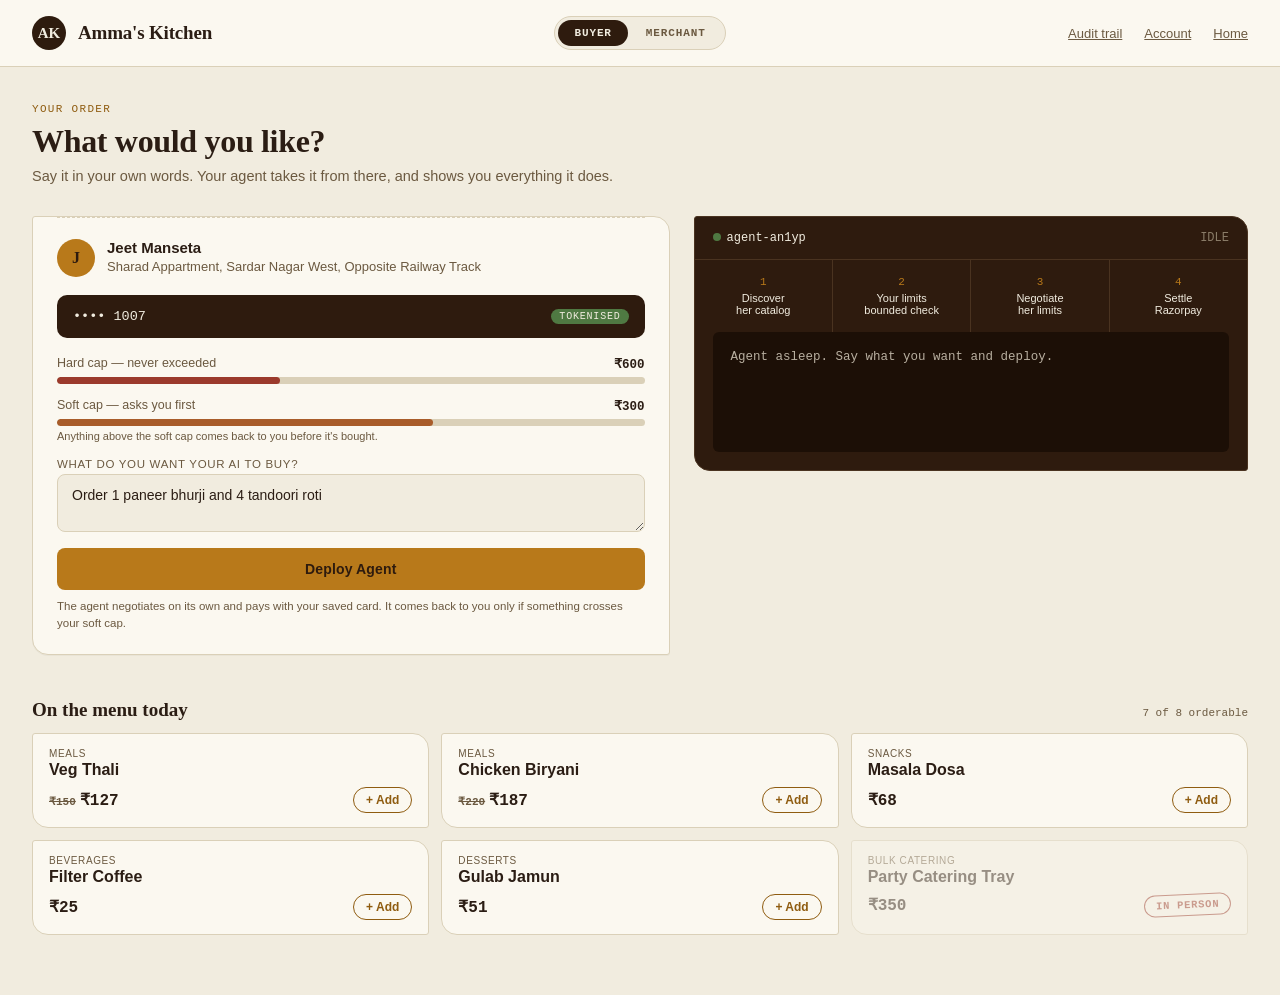
==== amma-kitchen-agent/design/reference_mockup.html @ d466e22a "Port the kitchen-ticket design system into the frontend A restyle, not a rebuild. Every element id, " ====
<!DOCTYPE html>
<html lang="en">
<head>
<meta charset="UTF-8">
<meta name="viewport" content="width=device-width, initial-scale=1">
<title>Amma's Kitchen — Design Direction</title>
<style>
  :root{
    --paper:#F1ECDF;
    --paper-card:#FBF8F0;
    --paper-border:#DAD0B8;
    --ink:#2B1D14;
    --ink-soft:#6B5940;
    --coffee:#2E1B0E;
    --coffee-2:#1C0F06;
    --coffee-border:#4A3320;
    --gold:#B8791A;
    --gold-deep:#8F5C10;
    --leaf:#4F7942;
    --rust:#A85C2A;
    --brick:#9B3A2C;
    --steel:#5C7A8A;
    --radius-chit: 3px 16px 3px 16px;
    --font-display: Georgia, 'Iowan Old Style', Charter, 'Times New Roman', serif;
    --font-body: -apple-system, BlinkMacSystemFont, 'Segoe UI', Roboto, sans-serif;
    --font-mono: ui-monospace, 'SF Mono', 'Cascadia Mono', Consolas, 'Liberation Mono', monospace;
  }
  *{box-sizing:border-box;}
  body{
    margin:0; background:var(--paper); color:var(--ink);
    font-family:var(--font-body);
    -webkit-font-smoothing:antialiased;
  }
  a{color:inherit;}

  /* ---------- topbar ---------- */
  .topbar{
    display:flex; align-items:center; justify-content:space-between;
    padding:16px 32px; border-bottom:1px solid var(--paper-border);
    background:var(--paper-card);
  }
  .brand{ display:flex; align-items:center; gap:12px; }
  .brand-mark{
    width:34px;height:34px;border-radius:50%;
    background:var(--coffee);
    display:flex;align-items:center;justify-content:center;
    color:var(--paper); font-family:var(--font-display); font-weight:700; font-size:15px;
    flex-shrink:0;
  }
  .brand-name{ font-family:var(--font-display); font-weight:700; font-size:19px; letter-spacing:-0.01em; }
  .role-toggle{
    display:flex; background:var(--paper); border:1px solid var(--paper-border);
    border-radius:999px; padding:3px; gap:2px;
  }
  .role-toggle button{
    font-family:var(--font-mono); font-size:11px; text-transform:uppercase; letter-spacing:0.08em;
    border:none; background:transparent; color:var(--ink-soft);
    padding:7px 16px; border-radius:999px; cursor:pointer; font-weight:600;
  }
  .role-toggle button.active{ background:var(--coffee); color:var(--paper); }
  .navlinks{ display:flex; gap:22px; font-size:13px; color:var(--ink-soft); }

  .view{ display:none; padding:36px 32px 60px; max-width:1320px; margin:0 auto; }
  .view.active{ display:block; }

  .page-head{ margin-bottom:28px; }
  .eyebrow{
    font-family:var(--font-mono); font-size:11px; text-transform:uppercase; letter-spacing:0.12em;
    color:var(--gold-deep); margin-bottom:8px;
  }
  h1{ font-family:var(--font-display); font-size:32px; margin:0 0 6px; letter-spacing:-0.01em; }
  .sub{ color:var(--ink-soft); font-size:14.5px; max-width:640px; line-height:1.5; }

  /* ---------- chit component (the signature element) ---------- */
  .chit{
    background:var(--paper-card);
    border:1px solid var(--paper-border);
    border-radius:var(--radius-chit);
    padding:22px 24px;
    position:relative;
    box-shadow:0 1px 0 rgba(43,29,20,0.04);
  }
  .chit::before{
    content:'';
    position:absolute; top:0; left:24px; right:24px; height:0;
    border-top:1.5px dashed var(--paper-border);
  }
  .stamp{
    display:inline-flex; align-items:center; gap:6px;
    font-family:var(--font-mono); text-transform:uppercase; letter-spacing:0.07em;
    font-size:10.5px; font-weight:700;
    padding:4px 11px; border-radius:999px;
    border:1.5px solid currentColor;
    transform:rotate(-2.5deg);
    white-space:nowrap;
  }
  .stamp.leaf{ color:var(--leaf); }
  .stamp.rust{ color:var(--rust); }
  .stamp.brick{ color:var(--brick); }
  .stamp.steel{ color:var(--steel); }
  .stamp.gold{ color:var(--gold-deep); }

  /* ================= BUYER VIEW ================= */
  .buyer-grid{ display:grid; grid-template-columns:1.15fr 1fr; gap:24px; align-items:start; }

  .field-label{ font-size:11.5px; color:var(--ink-soft); text-transform:uppercase; letter-spacing:0.06em; margin-bottom:4px; }
  .customer-row{ display:flex; gap:12px; align-items:flex-start; margin-bottom:18px; }
  .avatar{
    width:38px;height:38px;border-radius:50%; background:var(--gold); color:var(--coffee);
    display:flex;align-items:center;justify-content:center; font-weight:700; font-family:var(--font-display);
    flex-shrink:0;
  }
  .customer-name{ font-weight:600; font-size:15px; }
  .customer-addr{ font-size:13px; color:var(--ink-soft); margin-top:2px; line-height:1.4; }

  .card-file{
    background:var(--coffee); color:var(--paper);
    border-radius:10px; padding:14px 16px; display:flex; justify-content:space-between; align-items:center;
    font-family:var(--font-mono); font-size:13.5px; margin-bottom:18px;
  }
  .card-file .tag{ font-size:10px; letter-spacing:0.08em; background:var(--leaf); color:var(--paper); padding:2px 8px; border-radius:999px; text-transform:uppercase; }

  .gauge-wrap{ margin-bottom:14px; }
  .gauge-top{ display:flex; justify-content:space-between; font-size:12.5px; margin-bottom:5px; }
  .gauge-top .lbl{ color:var(--ink-soft); }
  .gauge-top .val{ font-family:var(--font-mono); font-weight:600; }
  .gauge{ height:7px; background:var(--paper-border); border-radius:999px; overflow:hidden; }
  .gauge > div{ height:100%; border-radius:999px; }
  .gauge.hard > div{ background:var(--brick); width:38%; }
  .gauge.soft > div{ background:var(--rust); width:64%; }
  .gauge-note{ font-size:11px; color:var(--ink-soft); margin-top:4px; }

  textarea.order-input{
    width:100%; font-family:var(--font-body); font-size:14px; padding:12px 14px;
    border:1px solid var(--paper-border); border-radius:8px; background:var(--paper);
    resize:vertical; min-height:56px; color:var(--ink);
  }
  .deploy-btn{
    width:100%; margin-top:12px; padding:13px; border:none; border-radius:8px;
    background:var(--gold); color:var(--coffee); font-weight:700; font-size:14px;
    cursor:pointer; letter-spacing:0.01em;
  }
  .deploy-note{ font-size:11.5px; color:var(--ink-soft); margin-top:8px; line-height:1.5; }

  /* agent console — "the machine speaking", integrated not alien */
  .agent-console{
    background:var(--coffee); border:1px solid var(--coffee-border); border-radius:var(--radius-chit);
    padding:0; overflow:hidden; color:var(--paper);
  }
  .agent-head{
    display:flex; justify-content:space-between; align-items:center;
    padding:14px 18px; border-bottom:1px solid var(--coffee-border);
    font-family:var(--font-mono); font-size:12px;
  }
  .agent-head .dot{ width:8px; height:8px; border-radius:50%; background:var(--leaf); display:inline-block; margin-right:6px; }
  .agent-steps{ display:flex; }
  .astep{ flex:1; text-align:center; padding:16px 8px; border-right:1px solid var(--coffee-border); font-size:11px; }
  .astep:last-child{ border-right:none; }
  .astep .n{ font-family:var(--font-mono); color:var(--gold); display:block; margin-bottom:4px; }
  .agent-screen{
    background:var(--coffee-2); margin:0 18px 18px; border-radius:6px; padding:18px;
    font-family:var(--font-mono); font-size:12.5px; color:#B8AFA0; min-height:120px;
  }

  .menu-section{ margin-top:26px; }
  .menu-head{ display:flex; justify-content:space-between; align-items:baseline; margin-bottom:12px; }
  .menu-head h3{ font-family:var(--font-display); font-size:19px; margin:0; }
  .menu-count{ font-family:var(--font-mono); font-size:11px; color:var(--ink-soft); }
  .menu-grid{ display:grid; grid-template-columns:repeat(3,1fr); gap:12px; }
  .dish{ background:var(--paper-card); border:1px solid var(--paper-border); border-radius:var(--radius-chit); padding:14px 16px; }
  .dish-cat{ font-size:10px; text-transform:uppercase; letter-spacing:0.06em; color:var(--ink-soft); }
  .dish-name{ font-weight:700; margin:2px 0 8px; }
  .dish-bottom{ display:flex; justify-content:space-between; align-items:center; }
  .dish-price{ font-family:var(--font-mono); font-weight:700; }
  .dish-strike{ font-size:11px; color:var(--ink-soft); text-decoration:line-through; margin-right:4px; }
  .add-btn{ border:1px solid var(--gold-deep); color:var(--gold-deep); background:transparent; border-radius:999px; padding:5px 12px; font-size:12px; font-weight:600; cursor:pointer; }
  .dish.muted{ opacity:0.45; }

  /* ================= MERCHANT VIEW (the board) ================= */
  #merchantView.active{ background:var(--coffee-2); }
  .board-stats{ display:flex; gap:14px; margin-bottom:26px; }
  .stat{ background:var(--coffee); border:1px solid var(--coffee-border); border-radius:10px; padding:14px 18px; color:var(--paper); flex:1; }
  .stat .num{ font-family:var(--font-display); font-size:24px; font-weight:700; }
  .stat .lbl{ font-family:var(--font-mono); font-size:10px; text-transform:uppercase; color:#9A8E7B; letter-spacing:0.05em; margin-top:2px; }

  .board-grid{ display:grid; grid-template-columns:1.3fr 1fr; gap:24px; align-items:start; }
  .pinboard{ position:relative; }
  .pin-title{ font-family:var(--font-display); font-size:20px; color:var(--paper); margin-bottom:16px; }
  .pin-title .muted{ color:#8A7C68; font-size:13px; font-family:var(--font-body); font-weight:400; }

  .pinned{
    background:var(--paper-card); border-radius:var(--radius-chit); padding:18px 20px;
    margin-bottom:22px; position:relative; box-shadow:0 14px 24px rgba(0,0,0,0.4);
  }
  .pinned.rot-l{ transform:rotate(-1.6deg); }
  .pinned.rot-r{ transform:rotate(1.3deg); }
  .pin-dot{
    position:absolute; top:-7px; left:32px; width:13px; height:13px; border-radius:50%;
    background:radial-gradient(circle at 32% 30%, #f0d68a, var(--gold-deep));
    box-shadow:0 2px 5px rgba(0,0,0,0.45);
  }
  .pin-row{ display:flex; justify-content:space-between; align-items:flex-start; margin-bottom:10px; }
  .pin-agent{ font-family:var(--font-mono); font-size:12px; color:var(--ink-soft); }
  .pin-cart{ font-size:14.5px; font-weight:600; margin-bottom:4px; }
  .pin-total{ font-family:var(--font-display); font-size:22px; font-weight:700; margin-top:6px; }
  .pin-reason{ font-size:12.5px; color:var(--ink-soft); margin-top:6px; line-height:1.4; }
  .pin-actions{ display:flex; gap:10px; margin-top:14px; }
  .pin-actions button{ flex:1; padding:9px; border-radius:7px; font-weight:700; font-size:13px; cursor:pointer; border:none; }
  .btn-yes{ background:var(--leaf); color:var(--paper-card); }
  .btn-no{ background:transparent; color:var(--brick); border:1.5px solid var(--brick) !important; }

  .phone{
    background:var(--coffee); border:1px solid var(--coffee-border); border-radius:20px;
    padding:16px; color:var(--paper);
  }
  .phone-head{ display:flex; align-items:center; gap:8px; font-size:12px; margin-bottom:12px; color:#B8AFA0; }
  .phone-head .dot{ width:7px; height:7px; border-radius:50%; background:var(--leaf); }
  .bubble{
    background:var(--coffee-2); border-radius:10px; padding:12px 14px; font-size:13px; line-height:1.5; margin-bottom:10px;
  }
  .bubble.out{ background:#22331D; }

  .log-strip{ margin-top:24px; }
  .log-row{
    display:grid; grid-template-columns:100px 1fr 90px 110px; align-items:center; gap:14px;
    padding:11px 4px; border-bottom:1px solid var(--coffee-border); font-size:12.5px; color:#C9BFA9;
  }
  .log-row .t{ font-family:var(--font-mono); color:#8A7C68; font-size:11px; }
  .log-row .amt{ font-family:var(--font-mono); text-align:right; font-weight:600; color:var(--paper); }

  .askpanel{
    background:var(--paper-card); border-radius:var(--radius-chit); padding:18px 20px; margin-top:22px;
  }
  .askpanel h4{ margin:0 0 4px; font-family:var(--font-display); font-size:16px; }
  .askpanel p{ font-size:12.5px; color:var(--ink-soft); margin:0 0 12px; line-height:1.4; }
  .tag-pill{ display:inline-flex; align-items:center; gap:8px; background:var(--paper); border:1px solid var(--paper-border); border-radius:999px; padding:5px 12px 5px 12px; font-size:12.5px; margin-right:8px; }
  .tag-pill .count{ background:var(--rust); color:var(--paper-card); border-radius:999px; padding:1px 7px; font-size:11px; font-weight:700; }
</style>
</head>
<body>

  <div class="topbar">
    <div class="brand">
      <div class="brand-mark">AK</div>
      <div class="brand-name">Amma's Kitchen</div>
    </div>
    <div class="role-toggle">
      <button class="active" onclick="showView('buyer', this)">Buyer</button>
      <button onclick="showView('merchant', this)">Merchant</button>
    </div>
    <div class="navlinks"><a href="#">Audit trail</a><a href="#">Account</a><a href="#">Home</a></div>
  </div>

  <!-- ============ BUYER VIEW ============ -->
  <div class="view active" id="buyerView">
    <div class="page-head">
      <div class="eyebrow">Your order</div>
      <h1>What would you like?</h1>
      <div class="sub">Say it in your own words. Your agent takes it from there, and shows you everything it does.</div>
    </div>

    <div class="buyer-grid">
      <div>
        <div class="chit" style="margin-bottom:18px;">
          <div class="customer-row">
            <div class="avatar">J</div>
            <div>
              <div class="customer-name">Jeet Manseta</div>
              <div class="customer-addr">Sharad Appartment, Sardar Nagar West, Opposite Railway Track</div>
            </div>
          </div>
          <div class="card-file">
            <span>•••• 1007</span>
            <span class="tag">Tokenised</span>
          </div>
          <div class="gauge-wrap">
            <div class="gauge-top"><span class="lbl">Hard cap — never exceeded</span><span class="val">₹600</span></div>
            <div class="gauge hard"><div></div></div>
          </div>
          <div class="gauge-wrap">
            <div class="gauge-top"><span class="lbl">Soft cap — asks you first</span><span class="val">₹300</span></div>
            <div class="gauge soft"><div></div></div>
            <div class="gauge-note">Anything above the soft cap comes back to you before it's bought.</div>
          </div>
          <div class="field-label" style="margin-top:16px;">What do you want your AI to buy?</div>
          <textarea class="order-input">Order 1 paneer bhurji and 4 tandoori roti</textarea>
          <button class="deploy-btn">Deploy Agent</button>
          <div class="deploy-note">The agent negotiates on its own and pays with your saved card. It comes back to you only if something crosses your soft cap.</div>
        </div>
      </div>

      <div class="agent-console">
        <div class="agent-head">
          <span><span class="dot"></span>agent-an1yp</span>
          <span style="color:#8A7C68;">IDLE</span>
        </div>
        <div class="agent-steps">
          <div class="astep"><span class="n">1</span>Discover<br>her catalog</div>
          <div class="astep"><span class="n">2</span>Your limits<br>bounded check</div>
          <div class="astep"><span class="n">3</span>Negotiate<br>her limits</div>
          <div class="astep"><span class="n">4</span>Settle<br>Razorpay</div>
        </div>
        <div class="agent-screen">Agent asleep. Say what you want and deploy.</div>
      </div>
    </div>

    <div class="menu-section">
      <div class="menu-head">
        <h3>On the menu today</h3>
        <span class="menu-count">7 of 8 orderable</span>
      </div>
      <div class="menu-grid">
        <div class="dish">
          <div class="dish-cat">Meals</div>
          <div class="dish-name">Veg Thali</div>
          <div class="dish-bottom"><span class="dish-price"><span class="dish-strike">₹150</span>₹127</span><button class="add-btn">+ Add</button></div>
        </div>
        <div class="dish">
          <div class="dish-cat">Meals</div>
          <div class="dish-name">Chicken Biryani</div>
          <div class="dish-bottom"><span class="dish-price"><span class="dish-strike">₹220</span>₹187</span><button class="add-btn">+ Add</button></div>
        </div>
        <div class="dish">
          <div class="dish-cat">Snacks</div>
          <div class="dish-name">Masala Dosa</div>
          <div class="dish-bottom"><span class="dish-price">₹68</span><button class="add-btn">+ Add</button></div>
        </div>
        <div class="dish">
          <div class="dish-cat">Beverages</div>
          <div class="dish-name">Filter Coffee</div>
          <div class="dish-bottom"><span class="dish-price">₹25</span><button class="add-btn">+ Add</button></div>
        </div>
        <div class="dish">
          <div class="dish-cat">Desserts</div>
          <div class="dish-name">Gulab Jamun</div>
          <div class="dish-bottom"><span class="dish-price">₹51</span><button class="add-btn">+ Add</button></div>
        </div>
        <div class="dish muted">
          <div class="dish-cat">Bulk catering</div>
          <div class="dish-name">Party Catering Tray</div>
          <div class="dish-bottom"><span class="dish-price">₹350</span><span class="stamp brick">In person</span></div>
        </div>
      </div>
    </div>
  </div>

  <!-- ============ MERCHANT VIEW ============ -->
  <div class="view" id="merchantView">
    <div class="page-head">
      <div class="eyebrow" style="color:var(--gold);">Orders needing your decision</div>
      <h1 style="color:var(--paper);">The board</h1>
      <div class="sub" style="color:#A69B87;">These are the ones the system refused to decide on its own. Everything else already cleared inside the bounds you set, or was refused outright before it ever reached Razorpay.</div>
    </div>

    <div class="board-stats">
      <div class="stat"><div class="num">₹0</div><div class="lbl">Today's revenue</div></div>
      <div class="stat"><div class="num">59</div><div class="lbl">Active agents</div></div>
      <div class="stat"><div class="num" style="color:var(--rust);">1</div><div class="lbl">Waiting on you</div></div>
    </div>

    <div class="board-grid">
      <div class="pinboard">
        <div class="pin-title">Waiting on you <span class="muted">— 1 pinned</span></div>
        <div class="pinned rot-l">
          <div class="pin-dot"></div>
          <div class="pin-row">
            <div><div class="pin-agent">agent-an1yp</div><div class="pin-cart">2× Veg Thali</div></div>
            <span class="stamp rust">Escalate</span>
          </div>
          <div class="pin-total">₹480</div>
          <div class="pin-reason">Over your ₹400 confirm threshold. Payment already captured — reject and it refunds automatically.</div>
          <div class="pin-actions">
            <button class="btn-yes">Accept</button>
            <button class="btn-no" style="border:1.5px solid var(--brick);">Reject</button>
          </div>
        </div>

        <div class="askpanel">
          <h4>Asked for, but not on your menu</h4>
          <p>Requests an agent brought you that you don't currently sell. Worth knowing before you decide what to cook next.</p>
          <span class="tag-pill">2 pizzas <span class="count">3</span></span>
          <span class="tag-pill">Filter coffee — cold <span class="count">1</span></span>
        </div>
      </div>

      <div>
        <div class="phone">
          <div class="phone-head"><span class="dot"></span>Amma's Kitchen bot · WhatsApp preview</div>
          <div class="bubble">Your agent wants to order 2× Veg Thali for ₹480. That's above the ₹400 you asked to be checked on.</div>
          <div class="bubble out">Reply YES to go ahead, or NO to cancel.</div>
        </div>

        <div class="log-strip">
          <div class="log-row" style="color:#8A7C68; font-family:var(--font-mono); font-size:10.5px;">
            <span>TIME</span><span>CART</span><span>TOTAL</span><span style="text-align:right;">DECISION</span>
          </div>
          <div class="log-row"><span class="t">05:12</span><span>2× Veg Thali</span><span class="amt">₹330</span><span class="stamp leaf" style="justify-self:end;">Approve</span></div>
          <div class="log-row"><span class="t">05:08</span><span>1× Masala Dosa</span><span class="amt">₹68</span><span class="stamp leaf" style="justify-self:end;">Approve</span></div>
          <div class="log-row"><span class="t">04:36</span><span>1× Party Tray</span><span class="amt">₹350</span><span class="stamp brick" style="justify-self:end;">Refused</span></div>
          <div class="log-row"><span class="t">04:21</span><span>1× Paneer Bhurji, 5× Roti</span><span class="amt">₹400</span><span class="stamp gold" style="justify-self:end;">Paid</span></div>
        </div>
      </div>
    </div>
  </div>

<script>
  function showView(name, btn){
    document.getElementById('buyerView').classList.toggle('active', name==='buyer');
    document.getElementById('merchantView').classList.toggle('active', name==='merchant');
    btn.parentElement.querySelectorAll('button').forEach(b=>b.classList.remove('active'));
    btn.classList.add('active');
  }
</script>
</body>
</html>
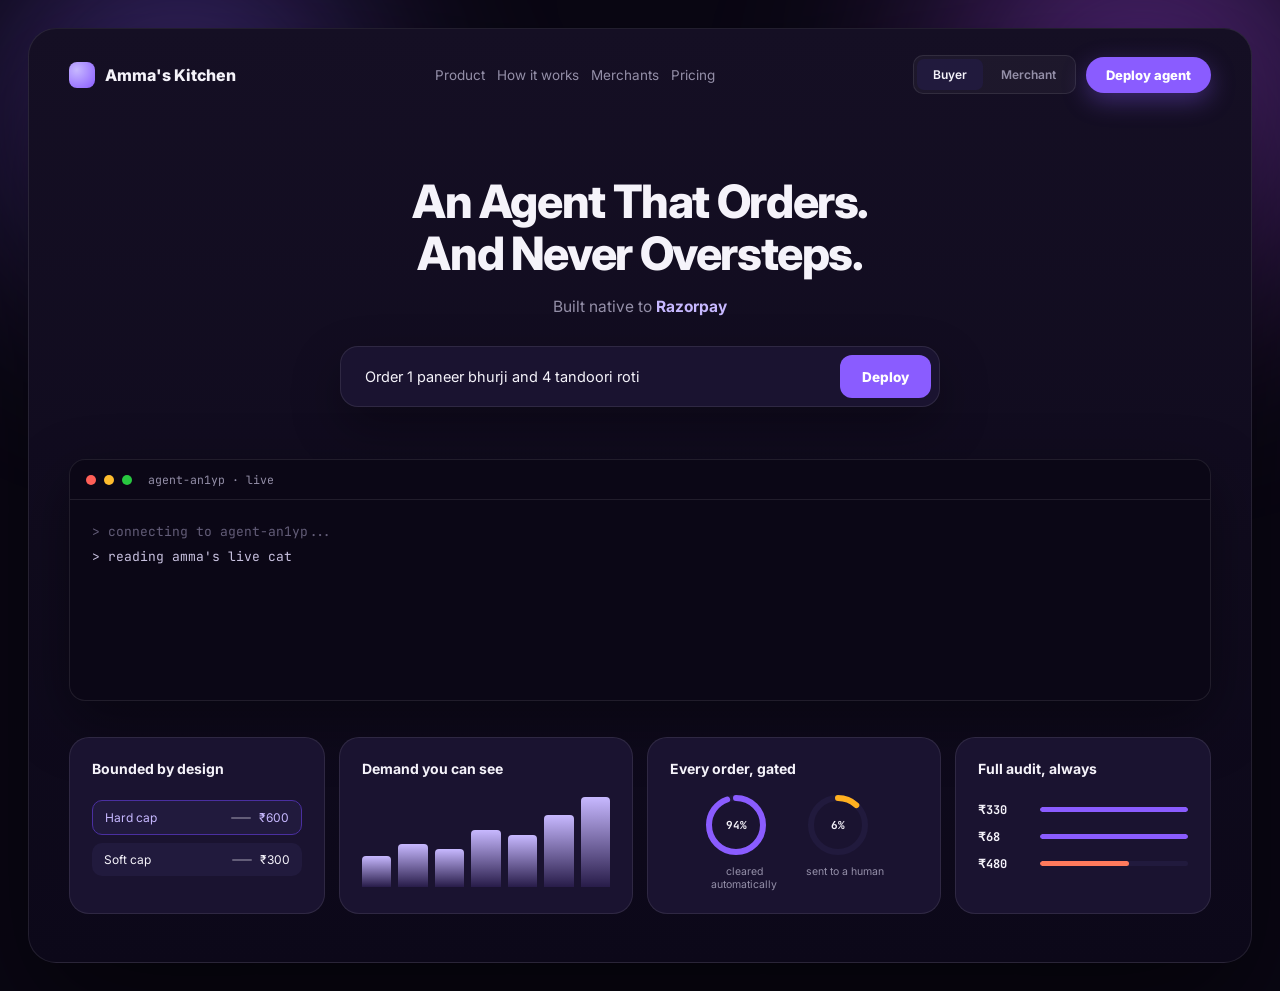
==== commit db46036c: "Port the motion + terminal design system: dark, violet, and running Paper and coffee out, aurora and" ====
--- a/amma-kitchen-agent/design/reference_mockup.html
+++ b/amma-kitchen-agent/design/reference_mockup.html
@@ -3,401 +3,293 @@
 <head>
 <meta charset="UTF-8">
 <meta name="viewport" content="width=device-width, initial-scale=1">
-<title>Amma's Kitchen — Design Direction</title>
+<title>Amma's Kitchen — Direction 5: Motion + Terminal</title>
+<link rel="preconnect" href="https://fonts.googleapis.com">
+<link rel="preconnect" href="https://fonts.gstatic.com" crossorigin>
+<link href="https://fonts.googleapis.com/css2?family=Inter:wght@400;500;600;700;800&family=JetBrains+Mono:wght@400;500;600&display=swap" rel="stylesheet">
 <style>
   :root{
-    --paper:#F1ECDF;
-    --paper-card:#FBF8F0;
-    --paper-border:#DAD0B8;
-    --ink:#2B1D14;
-    --ink-soft:#6B5940;
-    --coffee:#2E1B0E;
-    --coffee-2:#1C0F06;
-    --coffee-border:#4A3320;
-    --gold:#B8791A;
-    --gold-deep:#8F5C10;
-    --leaf:#4F7942;
-    --rust:#A85C2A;
-    --brick:#9B3A2C;
-    --steel:#5C7A8A;
-    --radius-chit: 3px 16px 3px 16px;
-    --font-display: Georgia, 'Iowan Old Style', Charter, 'Times New Roman', serif;
-    --font-body: -apple-system, BlinkMacSystemFont, 'Segoe UI', Roboto, sans-serif;
-    --font-mono: ui-monospace, 'SF Mono', 'Cascadia Mono', Consolas, 'Liberation Mono', monospace;
+    --bg:#0A0714;
+    --frame:#150F24;
+    --card:#1A1330;
+    --card-2:#211A3D;
+    --line:rgba(255,255,255,0.09);
+    --ink:#F5F3FA;
+    --muted:#948FA8;
+    --muted-2:#635D78;
+    --violet:#8A5CFF;
+    --violet-dim:#4A2FA0;
+    --lilac:#C7B8FF;
+    --amber:#FFB020;
+    --coral:#FF7A5C;
+    --green:#3DE8A0;
+    --font: 'Inter', -apple-system, BlinkMacSystemFont, sans-serif;
+    --font-mono: 'JetBrains Mono', ui-monospace, 'SF Mono', Consolas, monospace;
   }
   *{box-sizing:border-box;}
+  html,body{ margin:0; background:var(--bg); }
   body{
-    margin:0; background:var(--paper); color:var(--ink);
-    font-family:var(--font-body);
-    -webkit-font-smoothing:antialiased;
-  }
-  a{color:inherit;}
-
-  /* ---------- topbar ---------- */
-  .topbar{
-    display:flex; align-items:center; justify-content:space-between;
-    padding:16px 32px; border-bottom:1px solid var(--paper-border);
-    background:var(--paper-card);
-  }
-  .brand{ display:flex; align-items:center; gap:12px; }
-  .brand-mark{
-    width:34px;height:34px;border-radius:50%;
-    background:var(--coffee);
-    display:flex;align-items:center;justify-content:center;
-    color:var(--paper); font-family:var(--font-display); font-weight:700; font-size:15px;
-    flex-shrink:0;
-  }
-  .brand-name{ font-family:var(--font-display); font-weight:700; font-size:19px; letter-spacing:-0.01em; }
-  .role-toggle{
-    display:flex; background:var(--paper); border:1px solid var(--paper-border);
-    border-radius:999px; padding:3px; gap:2px;
-  }
-  .role-toggle button{
-    font-family:var(--font-mono); font-size:11px; text-transform:uppercase; letter-spacing:0.08em;
-    border:none; background:transparent; color:var(--ink-soft);
-    padding:7px 16px; border-radius:999px; cursor:pointer; font-weight:600;
-  }
-  .role-toggle button.active{ background:var(--coffee); color:var(--paper); }
-  .navlinks{ display:flex; gap:22px; font-size:13px; color:var(--ink-soft); }
-
-  .view{ display:none; padding:36px 32px 60px; max-width:1320px; margin:0 auto; }
-  .view.active{ display:block; }
-
-  .page-head{ margin-bottom:28px; }
-  .eyebrow{
-    font-family:var(--font-mono); font-size:11px; text-transform:uppercase; letter-spacing:0.12em;
-    color:var(--gold-deep); margin-bottom:8px;
-  }
-  h1{ font-family:var(--font-display); font-size:32px; margin:0 0 6px; letter-spacing:-0.01em; }
-  .sub{ color:var(--ink-soft); font-size:14.5px; max-width:640px; line-height:1.5; }
-
-  /* ---------- chit component (the signature element) ---------- */
-  .chit{
-    background:var(--paper-card);
-    border:1px solid var(--paper-border);
-    border-radius:var(--radius-chit);
-    padding:22px 24px;
-    position:relative;
-    box-shadow:0 1px 0 rgba(43,29,20,0.04);
-  }
-  .chit::before{
-    content:'';
-    position:absolute; top:0; left:24px; right:24px; height:0;
-    border-top:1.5px dashed var(--paper-border);
-  }
-  .stamp{
-    display:inline-flex; align-items:center; gap:6px;
-    font-family:var(--font-mono); text-transform:uppercase; letter-spacing:0.07em;
-    font-size:10.5px; font-weight:700;
-    padding:4px 11px; border-radius:999px;
-    border:1.5px solid currentColor;
-    transform:rotate(-2.5deg);
-    white-space:nowrap;
-  }
-  .stamp.leaf{ color:var(--leaf); }
-  .stamp.rust{ color:var(--rust); }
-  .stamp.brick{ color:var(--brick); }
-  .stamp.steel{ color:var(--steel); }
-  .stamp.gold{ color:var(--gold-deep); }
-
-  /* ================= BUYER VIEW ================= */
-  .buyer-grid{ display:grid; grid-template-columns:1.15fr 1fr; gap:24px; align-items:start; }
-
-  .field-label{ font-size:11.5px; color:var(--ink-soft); text-transform:uppercase; letter-spacing:0.06em; margin-bottom:4px; }
-  .customer-row{ display:flex; gap:12px; align-items:flex-start; margin-bottom:18px; }
-  .avatar{
-    width:38px;height:38px;border-radius:50%; background:var(--gold); color:var(--coffee);
-    display:flex;align-items:center;justify-content:center; font-weight:700; font-family:var(--font-display);
-    flex-shrink:0;
-  }
-  .customer-name{ font-weight:600; font-size:15px; }
-  .customer-addr{ font-size:13px; color:var(--ink-soft); margin-top:2px; line-height:1.4; }
-
-  .card-file{
-    background:var(--coffee); color:var(--paper);
-    border-radius:10px; padding:14px 16px; display:flex; justify-content:space-between; align-items:center;
-    font-family:var(--font-mono); font-size:13.5px; margin-bottom:18px;
-  }
-  .card-file .tag{ font-size:10px; letter-spacing:0.08em; background:var(--leaf); color:var(--paper); padding:2px 8px; border-radius:999px; text-transform:uppercase; }
-
-  .gauge-wrap{ margin-bottom:14px; }
-  .gauge-top{ display:flex; justify-content:space-between; font-size:12.5px; margin-bottom:5px; }
-  .gauge-top .lbl{ color:var(--ink-soft); }
-  .gauge-top .val{ font-family:var(--font-mono); font-weight:600; }
-  .gauge{ height:7px; background:var(--paper-border); border-radius:999px; overflow:hidden; }
-  .gauge > div{ height:100%; border-radius:999px; }
-  .gauge.hard > div{ background:var(--brick); width:38%; }
-  .gauge.soft > div{ background:var(--rust); width:64%; }
-  .gauge-note{ font-size:11px; color:var(--ink-soft); margin-top:4px; }
-
-  textarea.order-input{
-    width:100%; font-family:var(--font-body); font-size:14px; padding:12px 14px;
-    border:1px solid var(--paper-border); border-radius:8px; background:var(--paper);
-    resize:vertical; min-height:56px; color:var(--ink);
-  }
-  .deploy-btn{
-    width:100%; margin-top:12px; padding:13px; border:none; border-radius:8px;
-    background:var(--gold); color:var(--coffee); font-weight:700; font-size:14px;
-    cursor:pointer; letter-spacing:0.01em;
-  }
-  .deploy-note{ font-size:11.5px; color:var(--ink-soft); margin-top:8px; line-height:1.5; }
-
-  /* agent console — "the machine speaking", integrated not alien */
-  .agent-console{
-    background:var(--coffee); border:1px solid var(--coffee-border); border-radius:var(--radius-chit);
-    padding:0; overflow:hidden; color:var(--paper);
-  }
-  .agent-head{
-    display:flex; justify-content:space-between; align-items:center;
-    padding:14px 18px; border-bottom:1px solid var(--coffee-border);
-    font-family:var(--font-mono); font-size:12px;
-  }
-  .agent-head .dot{ width:8px; height:8px; border-radius:50%; background:var(--leaf); display:inline-block; margin-right:6px; }
-  .agent-steps{ display:flex; }
-  .astep{ flex:1; text-align:center; padding:16px 8px; border-right:1px solid var(--coffee-border); font-size:11px; }
-  .astep:last-child{ border-right:none; }
-  .astep .n{ font-family:var(--font-mono); color:var(--gold); display:block; margin-bottom:4px; }
-  .agent-screen{
-    background:var(--coffee-2); margin:0 18px 18px; border-radius:6px; padding:18px;
-    font-family:var(--font-mono); font-size:12.5px; color:#B8AFA0; min-height:120px;
-  }
-
-  .menu-section{ margin-top:26px; }
-  .menu-head{ display:flex; justify-content:space-between; align-items:baseline; margin-bottom:12px; }
-  .menu-head h3{ font-family:var(--font-display); font-size:19px; margin:0; }
-  .menu-count{ font-family:var(--font-mono); font-size:11px; color:var(--ink-soft); }
-  .menu-grid{ display:grid; grid-template-columns:repeat(3,1fr); gap:12px; }
-  .dish{ background:var(--paper-card); border:1px solid var(--paper-border); border-radius:var(--radius-chit); padding:14px 16px; }
-  .dish-cat{ font-size:10px; text-transform:uppercase; letter-spacing:0.06em; color:var(--ink-soft); }
-  .dish-name{ font-weight:700; margin:2px 0 8px; }
-  .dish-bottom{ display:flex; justify-content:space-between; align-items:center; }
-  .dish-price{ font-family:var(--font-mono); font-weight:700; }
-  .dish-strike{ font-size:11px; color:var(--ink-soft); text-decoration:line-through; margin-right:4px; }
-  .add-btn{ border:1px solid var(--gold-deep); color:var(--gold-deep); background:transparent; border-radius:999px; padding:5px 12px; font-size:12px; font-weight:600; cursor:pointer; }
-  .dish.muted{ opacity:0.45; }
-
-  /* ================= MERCHANT VIEW (the board) ================= */
-  #merchantView.active{ background:var(--coffee-2); }
-  .board-stats{ display:flex; gap:14px; margin-bottom:26px; }
-  .stat{ background:var(--coffee); border:1px solid var(--coffee-border); border-radius:10px; padding:14px 18px; color:var(--paper); flex:1; }
-  .stat .num{ font-family:var(--font-display); font-size:24px; font-weight:700; }
-  .stat .lbl{ font-family:var(--font-mono); font-size:10px; text-transform:uppercase; color:#9A8E7B; letter-spacing:0.05em; margin-top:2px; }
-
-  .board-grid{ display:grid; grid-template-columns:1.3fr 1fr; gap:24px; align-items:start; }
-  .pinboard{ position:relative; }
-  .pin-title{ font-family:var(--font-display); font-size:20px; color:var(--paper); margin-bottom:16px; }
-  .pin-title .muted{ color:#8A7C68; font-size:13px; font-family:var(--font-body); font-weight:400; }
-
-  .pinned{
-    background:var(--paper-card); border-radius:var(--radius-chit); padding:18px 20px;
-    margin-bottom:22px; position:relative; box-shadow:0 14px 24px rgba(0,0,0,0.4);
-  }
-  .pinned.rot-l{ transform:rotate(-1.6deg); }
-  .pinned.rot-r{ transform:rotate(1.3deg); }
-  .pin-dot{
-    position:absolute; top:-7px; left:32px; width:13px; height:13px; border-radius:50%;
-    background:radial-gradient(circle at 32% 30%, #f0d68a, var(--gold-deep));
-    box-shadow:0 2px 5px rgba(0,0,0,0.45);
-  }
-  .pin-row{ display:flex; justify-content:space-between; align-items:flex-start; margin-bottom:10px; }
-  .pin-agent{ font-family:var(--font-mono); font-size:12px; color:var(--ink-soft); }
-  .pin-cart{ font-size:14.5px; font-weight:600; margin-bottom:4px; }
-  .pin-total{ font-family:var(--font-display); font-size:22px; font-weight:700; margin-top:6px; }
-  .pin-reason{ font-size:12.5px; color:var(--ink-soft); margin-top:6px; line-height:1.4; }
-  .pin-actions{ display:flex; gap:10px; margin-top:14px; }
-  .pin-actions button{ flex:1; padding:9px; border-radius:7px; font-weight:700; font-size:13px; cursor:pointer; border:none; }
-  .btn-yes{ background:var(--leaf); color:var(--paper-card); }
-  .btn-no{ background:transparent; color:var(--brick); border:1.5px solid var(--brick) !important; }
-
-  .phone{
-    background:var(--coffee); border:1px solid var(--coffee-border); border-radius:20px;
-    padding:16px; color:var(--paper);
-  }
-  .phone-head{ display:flex; align-items:center; gap:8px; font-size:12px; margin-bottom:12px; color:#B8AFA0; }
-  .phone-head .dot{ width:7px; height:7px; border-radius:50%; background:var(--leaf); }
-  .bubble{
-    background:var(--coffee-2); border-radius:10px; padding:12px 14px; font-size:13px; line-height:1.5; margin-bottom:10px;
-  }
-  .bubble.out{ background:#22331D; }
-
-  .log-strip{ margin-top:24px; }
+    color:var(--ink); font-family:var(--font); -webkit-font-smoothing:antialiased;
+    padding:28px; position:relative; overflow-x:hidden;
+  }
+
+  .aurora{ position:fixed; inset:0; z-index:0; overflow:hidden; pointer-events:none; }
+  .blob{ position:absolute; border-radius:50%; filter:blur(80px); opacity:0.55; mix-blend-mode:screen; }
+  .blob-1{ width:520px; height:520px; top:-140px; left:-80px; background:radial-gradient(circle, #8A5CFF, transparent 70%); animation:drift1 22s ease-in-out infinite; }
+  .blob-2{ width:600px; height:600px; top:-200px; right:-160px; background:radial-gradient(circle, #B34FFF, transparent 70%); animation:drift2 27s ease-in-out infinite; }
+  .blob-3{ width:480px; height:480px; bottom:-220px; left:20%; background:radial-gradient(circle, #4EA1FF, transparent 70%); animation:drift3 31s ease-in-out infinite; }
+  @keyframes drift1{ 0%,100%{ transform:translate(0,0) scale(1); } 50%{ transform:translate(60px,40px) scale(1.15); } }
+  @keyframes drift2{ 0%,100%{ transform:translate(0,0) scale(1); } 50%{ transform:translate(-50px,60px) scale(1.1); } }
+  @keyframes drift3{ 0%,100%{ transform:translate(0,0) scale(1); } 50%{ transform:translate(40px,-50px) scale(1.2); } }
+
+  .frame{
+    position:relative; z-index:1; max-width:1340px; margin:0 auto;
+    background:linear-gradient(180deg, var(--frame), #0C0819);
+    border:1px solid var(--line); border-radius:28px; overflow:hidden;
+    box-shadow:0 50px 120px rgba(0,0,0,0.55);
+  }
+
+  .topbar{ display:flex; align-items:center; justify-content:space-between; padding:26px 40px; position:relative; z-index:2; }
+  .brand{ display:flex; align-items:center; gap:10px; font-weight:800; font-size:16px; }
+  .brand-mark{ width:26px;height:26px;border-radius:8px; background:radial-gradient(circle at 30% 30%, var(--lilac), var(--violet)); }
+  .navlinks{ display:flex; gap:30px; font-size:13.5px; color:var(--muted); }
+  .role-toggle{ display:flex; background:rgba(255,255,255,0.04); border:1px solid var(--line); border-radius:10px; padding:3px; gap:2px; }
+  .role-toggle button{ font-family:var(--font); font-size:12px; border:none; background:transparent; color:var(--muted); padding:8px 16px; border-radius:7px; cursor:pointer; font-weight:600; }
+  .role-toggle button.active{ background:var(--card-2); color:var(--ink); }
+  .btn-solid{ background:var(--violet); border:none; color:#fff; border-radius:999px; padding:10px 20px; font-size:13px; font-weight:800; cursor:pointer; box-shadow:0 8px 24px rgba(138,92,255,0.35); font-family:var(--font); }
+
+  .view{ display:none; } .view.active{ display:block; }
+
+  .hero{ position:relative; padding:56px 40px 0; text-align:center; }
+  h1{ font-size:46px; font-weight:800; letter-spacing:-0.03em; line-height:1.12; margin:0 0 18px; }
+  h1 span{ display:inline-block; opacity:0; filter:blur(8px); animation:blurIn 0.7s ease forwards; }
+  @keyframes blurIn{ to{ opacity:1; filter:blur(0); } }
+  .sub{ font-size:15.5px; color:var(--muted); margin-bottom:30px; opacity:0; animation:fadeUp 0.6s ease 0.9s forwards; }
+  .sub b{ color:var(--lilac); font-weight:700; }
+  @keyframes fadeUp{ from{ opacity:0; transform:translateY(8px); } to{ opacity:1; transform:translateY(0); } }
+
+  .order-card{
+    display:inline-flex; gap:8px; background:var(--card); border:1px solid var(--line); border-radius:18px;
+    padding:8px; max-width:600px; width:100%; box-shadow:0 20px 50px rgba(0,0,0,0.3);
+    opacity:0; animation:fadeUp 0.6s ease 1.1s forwards;
+  }
+  .order-card input{ flex:1; background:transparent; border:none; color:var(--ink); font-size:14.5px; padding:13px 16px; font-family:var(--font); }
+  .order-card input:focus{ outline:none; }
+  .order-card button{ background:var(--violet); border:none; color:#fff; border-radius:12px; padding:0 22px; font-weight:800; font-size:13.5px; cursor:pointer; font-family:var(--font); }
+
+  .terminal-wrap{ padding:52px 40px 0; position:relative; z-index:2; }
+  .terminal{
+    background:#0B0716; border:1px solid var(--line); border-radius:16px; overflow:hidden;
+    box-shadow:0 20px 60px rgba(0,0,0,0.4); max-width:100%;
+  }
+  .term-head{ display:flex; align-items:center; gap:8px; padding:12px 16px; border-bottom:1px solid var(--line); }
+  .term-dot{ width:10px;height:10px;border-radius:50%; }
+  .term-head .t1{ background:#FF5F57; } .term-head .t2{ background:#FEBC2E; } .term-head .t3{ background:#28C840; }
+  .term-title{ margin-left:8px; font-family:var(--font-mono); font-size:11.5px; color:var(--muted); }
+  .term-body{ padding:20px 22px; font-family:var(--font-mono); font-size:13px; line-height:1.9; min-height:200px; color:#C9C2E0; }
+  .term-line{ white-space:pre-wrap; }
+  .term-ok{ color:var(--green); }
+  .term-warn{ color:var(--amber); }
+  .term-dim{ color:var(--muted-2); }
+
+  .bento{ display:grid; grid-template-columns:1fr 1.15fr 1.15fr 1fr; gap:14px; padding:36px 40px 48px; position:relative; z-index:2; }
+  .bcard{
+    background:var(--card); border:1px solid var(--line); border-radius:20px; padding:22px; display:flex; flex-direction:column;
+    position:relative; overflow:hidden;
+  }
+  .bcard::before{
+    content:''; position:absolute; inset:0; opacity:0; transition:opacity 0.25s;
+    background:radial-gradient(280px circle at var(--mx,50%) var(--my,50%), rgba(255,255,255,0.09), transparent 60%);
+  }
+  .bcard:hover::before{ opacity:1; }
+  .bcard h4{ font-size:14px; font-weight:700; margin:0 0 16px; position:relative; z-index:1; }
+  .bwidget{ flex:1; display:flex; align-items:center; justify-content:center; position:relative; z-index:1; }
+
+  .cap-row{ display:flex; align-items:center; gap:8px; background:var(--card-2); border-radius:10px; padding:9px 12px; margin-bottom:8px; font-size:12px; }
+  .cap-row.on{ border:1px solid var(--violet-dim); color:var(--lilac); }
+  .cap-row .dash{ margin-left:auto; width:20px; height:2px; background:var(--muted-2); border-radius:2px; }
+
+  .bars{ display:flex; align-items:flex-end; gap:7px; height:90px; width:100%; }
+  .bars div{ flex:1; background:linear-gradient(180deg, var(--lilac), rgba(138,92,255,0.12)); border-radius:4px 4px 0 0; animation:grow 1.2s ease-out both; }
+  @keyframes grow{ from{ transform:scaleY(0); transform-origin:bottom; } to{ transform:scaleY(1); } }
+
+  .ring-row{ display:flex; gap:22px; justify-content:center; width:100%; }
+  .pring{ position:relative; width:64px;height:64px; }
+  .pring svg{ transform:rotate(-90deg); }
+  .pring .pct{ position:absolute; inset:0; display:flex; align-items:center; justify-content:center; font-family:var(--font-mono); font-size:11px; font-weight:700; }
+  .pring-label{ font-size:10.5px; color:var(--muted); text-align:center; margin-top:8px; max-width:80px; }
+
+  .rowlist div.item{ display:flex; align-items:center; gap:10px; margin-bottom:11px; font-size:12px; }
+  .rowlist .amt{ font-family:var(--font-mono); font-weight:700; width:52px; }
+  .rowlist .bar{ flex:1; height:5px; background:var(--card-2); border-radius:3px; overflow:hidden; }
+  .rowlist .bar div{ height:100%; background:var(--violet); border-radius:3px; }
+
+  .m-wrap{ padding:44px 40px 60px; position:relative; z-index:2; }
+  .stat-row{ display:grid; grid-template-columns:repeat(3,1fr); gap:14px; margin:28px 0 34px; }
+  .statcard{ background:var(--card); border:1px solid var(--line); border-radius:18px; padding:20px 22px; }
+  .statcard .num{ font-size:28px; font-weight:800; font-family:var(--font-mono); }
+  .statcard .lbl{ font-size:11.5px; color:var(--muted); margin-top:4px; }
+  .statcard.flag .num{ color:var(--coral); }
+
+  .m-grid{ display:grid; grid-template-columns:1.3fr 1fr; gap:18px; }
+  .decision{
+    background:var(--card); border:1px solid var(--line); border-top:2px solid var(--coral); border-radius:18px; padding:22px 24px; margin-bottom:14px;
+    position:relative; overflow:hidden;
+  }
+  .decision::before{ content:''; position:absolute; inset:0; opacity:0; transition:opacity 0.25s; background:radial-gradient(280px circle at var(--mx,50%) var(--my,50%), rgba(255,122,92,0.08), transparent 60%); }
+  .decision:hover::before{ opacity:1; }
+  .dc-top{ display:flex; justify-content:space-between; margin-bottom:10px; position:relative; z-index:1; }
+  .dc-agent{ font-size:11.5px; color:var(--muted); font-family:var(--font-mono); }
+  .dc-cart{ font-weight:700; font-size:15px; margin-top:2px; }
+  .dc-total{ font-size:28px; font-weight:800; margin:6px 0 10px; position:relative; z-index:1; }
+  .dc-reason{ font-size:12.5px; color:var(--muted); line-height:1.5; margin-bottom:16px; position:relative; z-index:1; }
+  .dc-actions{ display:flex; gap:10px; position:relative; z-index:1; }
+  .dc-actions button{ flex:1; padding:11px; border-radius:11px; font-weight:700; font-size:13px; cursor:pointer; border:none; font-family:var(--font); }
+  .btn-approve{ background:var(--violet); color:#fff; }
+  .btn-decline{ background:var(--card-2); color:var(--ink); }
+
+  .log-card{ background:var(--card); border:1px solid var(--line); border-radius:18px; padding:20px 22px; }
+  .log-title{ font-size:12.5px; font-weight:700; color:var(--muted); margin-bottom:12px; text-transform:uppercase; letter-spacing:0.05em; }
   .log-row{
-    display:grid; grid-template-columns:100px 1fr 90px 110px; align-items:center; gap:14px;
-    padding:11px 4px; border-bottom:1px solid var(--coffee-border); font-size:12.5px; color:#C9BFA9;
-  }
-  .log-row .t{ font-family:var(--font-mono); color:#8A7C68; font-size:11px; }
-  .log-row .amt{ font-family:var(--font-mono); text-align:right; font-weight:600; color:var(--paper); }
-
-  .askpanel{
-    background:var(--paper-card); border-radius:var(--radius-chit); padding:18px 20px; margin-top:22px;
-  }
-  .askpanel h4{ margin:0 0 4px; font-family:var(--font-display); font-size:16px; }
-  .askpanel p{ font-size:12.5px; color:var(--ink-soft); margin:0 0 12px; line-height:1.4; }
-  .tag-pill{ display:inline-flex; align-items:center; gap:8px; background:var(--paper); border:1px solid var(--paper-border); border-radius:999px; padding:5px 12px 5px 12px; font-size:12.5px; margin-right:8px; }
-  .tag-pill .count{ background:var(--rust); color:var(--paper-card); border-radius:999px; padding:1px 7px; font-size:11px; font-weight:700; }
+    display:grid; grid-template-columns:50px 1fr 66px 84px; gap:10px; align-items:center; padding:9px 0; border-bottom:1px solid var(--line); font-size:12.5px;
+    opacity:0; animation:slideIn 0.5s ease forwards;
+  }
+  .log-row:nth-child(2){ animation-delay:0.1s; } .log-row:nth-child(3){ animation-delay:0.2s; } .log-row:nth-child(4){ animation-delay:0.3s; }
+  @keyframes slideIn{ from{ opacity:0; transform:translateX(-8px); } to{ opacity:1; transform:translateX(0); } }
+  .log-row:last-child{ border:none; }
+  .log-row .t{ font-family:var(--font-mono); color:var(--muted-2); font-size:10.5px; }
+  .log-row .amt{ text-align:right; font-weight:700; }
+  .pill{ font-size:10px; font-weight:800; padding:4px 9px; border-radius:999px; justify-self:end; text-transform:uppercase; }
+  .pill.cleared{ background:rgba(138,92,255,0.15); color:var(--lilac); }
+  .pill.blocked{ background:rgba(255,122,92,0.12); color:var(--coral); }
 </style>
 </head>
 <body>
 
-  <div class="topbar">
-    <div class="brand">
-      <div class="brand-mark">AK</div>
-      <div class="brand-name">Amma's Kitchen</div>
+  <div class="aurora">
+    <div class="blob blob-1"></div>
+    <div class="blob blob-2"></div>
+    <div class="blob blob-3"></div>
+  </div>
+
+  <div class="frame">
+    <div class="topbar">
+      <div class="brand"><div class="brand-mark"></div>Amma's Kitchen</div>
+      <div class="navlinks">Product &nbsp; How it works &nbsp; Merchants &nbsp; Pricing</div>
+      <div style="display:flex; gap:10px; align-items:center;">
+        <div class="role-toggle">
+          <button class="active" onclick="showView('buyer', this)">Buyer</button>
+          <button onclick="showView('merchant', this)">Merchant</button>
+        </div>
+        <button class="btn-solid">Deploy agent</button>
+      </div>
     </div>
-    <div class="role-toggle">
-      <button class="active" onclick="showView('buyer', this)">Buyer</button>
-      <button onclick="showView('merchant', this)">Merchant</button>
+
+    <div class="view active" id="buyerView">
+      <div class="hero">
+        <h1>
+          <span style="animation-delay:0.05s">An</span> <span style="animation-delay:0.12s">Agent</span> <span style="animation-delay:0.19s">That</span> <span style="animation-delay:0.26s">Orders.</span><br>
+          <span style="animation-delay:0.4s">And</span> <span style="animation-delay:0.47s">Never</span> <span style="animation-delay:0.54s">Oversteps.</span>
+        </h1>
+        <div class="sub">Built native to <b>Razorpay</b></div>
+        <div class="order-card">
+          <input value="Order 1 paneer bhurji and 4 tandoori roti">
+          <button>Deploy</button>
+        </div>
+      </div>
+
+      <div class="terminal-wrap">
+        <div class="terminal">
+          <div class="term-head">
+            <div class="term-dot t1"></div><div class="term-dot t2"></div><div class="term-dot t3"></div>
+            <div class="term-title">agent-an1yp · live</div>
+          </div>
+          <div class="term-body" id="termBody"></div>
+        </div>
+      </div>
+
+      <div class="bento">
+        <div class="bcard" onmousemove="spot(event,this)">
+          <h4>Bounded by design</h4>
+          <div class="bwidget">
+            <div style="width:100%;">
+              <div class="cap-row on">Hard cap <span class="dash"></span> ₹600</div>
+              <div class="cap-row">Soft cap <span class="dash"></span> ₹300</div>
+            </div>
+          </div>
+        </div>
+        <div class="bcard" onmousemove="spot(event,this)">
+          <h4>Demand you can see</h4>
+          <div class="bwidget">
+            <div class="bars">
+              <div style="height:35%; animation-delay:0.05s;"></div>
+              <div style="height:48%; animation-delay:0.1s;"></div>
+              <div style="height:42%; animation-delay:0.15s;"></div>
+              <div style="height:63%; animation-delay:0.2s;"></div>
+              <div style="height:58%; animation-delay:0.25s;"></div>
+              <div style="height:80%; animation-delay:0.3s;"></div>
+              <div style="height:100%; animation-delay:0.35s;"></div>
+            </div>
+          </div>
+        </div>
+        <div class="bcard" onmousemove="spot(event,this)">
+          <h4>Every order, gated</h4>
+          <div class="bwidget">
+            <div class="ring-row">
+              <div>
+                <div class="pring"><svg width="64" height="64"><circle cx="32" cy="32" r="27" stroke="#211A3D" stroke-width="6" fill="none"/><circle cx="32" cy="32" r="27" stroke="#8A5CFF" stroke-width="6" fill="none" stroke-dasharray="170" stroke-dashoffset="10" stroke-linecap="round"/></svg><div class="pct" id="pct1">0%</div></div>
+                <div class="pring-label">cleared automatically</div>
+              </div>
+              <div>
+                <div class="pring"><svg width="64" height="64"><circle cx="32" cy="32" r="27" stroke="#211A3D" stroke-width="6" fill="none"/><circle cx="32" cy="32" r="27" stroke="#FFB020" stroke-width="6" fill="none" stroke-dasharray="170" stroke-dashoffset="150" stroke-linecap="round"/></svg><div class="pct" id="pct2">0%</div></div>
+                <div class="pring-label">sent to a human</div>
+              </div>
+            </div>
+          </div>
+        </div>
+        <div class="bcard" onmousemove="spot(event,this)">
+          <h4>Full audit, always</h4>
+          <div class="bwidget">
+            <div class="rowlist" style="width:100%;">
+              <div class="item"><span class="amt">₹330</span><div class="bar"><div style="width:100%;"></div></div></div>
+              <div class="item"><span class="amt">₹68</span><div class="bar"><div style="width:100%;"></div></div></div>
+              <div class="item"><span class="amt">₹480</span><div class="bar"><div style="width:60%; background:var(--coral);"></div></div></div>
+            </div>
+          </div>
+        </div>
+      </div>
     </div>
-    <div class="navlinks"><a href="#">Audit trail</a><a href="#">Account</a><a href="#">Home</a></div>
-  </div>
-
-  <!-- ============ BUYER VIEW ============ -->
-  <div class="view active" id="buyerView">
-    <div class="page-head">
-      <div class="eyebrow">Your order</div>
-      <h1>What would you like?</h1>
-      <div class="sub">Say it in your own words. Your agent takes it from there, and shows you everything it does.</div>
-    </div>
-
-    <div class="buyer-grid">
-      <div>
-        <div class="chit" style="margin-bottom:18px;">
-          <div class="customer-row">
-            <div class="avatar">J</div>
-            <div>
-              <div class="customer-name">Jeet Manseta</div>
-              <div class="customer-addr">Sharad Appartment, Sardar Nagar West, Opposite Railway Track</div>
-            </div>
-          </div>
-          <div class="card-file">
-            <span>•••• 1007</span>
-            <span class="tag">Tokenised</span>
-          </div>
-          <div class="gauge-wrap">
-            <div class="gauge-top"><span class="lbl">Hard cap — never exceeded</span><span class="val">₹600</span></div>
-            <div class="gauge hard"><div></div></div>
-          </div>
-          <div class="gauge-wrap">
-            <div class="gauge-top"><span class="lbl">Soft cap — asks you first</span><span class="val">₹300</span></div>
-            <div class="gauge soft"><div></div></div>
-            <div class="gauge-note">Anything above the soft cap comes back to you before it's bought.</div>
-          </div>
-          <div class="field-label" style="margin-top:16px;">What do you want your AI to buy?</div>
-          <textarea class="order-input">Order 1 paneer bhurji and 4 tandoori roti</textarea>
-          <button class="deploy-btn">Deploy Agent</button>
-          <div class="deploy-note">The agent negotiates on its own and pays with your saved card. It comes back to you only if something crosses your soft cap.</div>
-        </div>
-      </div>
-
-      <div class="agent-console">
-        <div class="agent-head">
-          <span><span class="dot"></span>agent-an1yp</span>
-          <span style="color:#8A7C68;">IDLE</span>
-        </div>
-        <div class="agent-steps">
-          <div class="astep"><span class="n">1</span>Discover<br>her catalog</div>
-          <div class="astep"><span class="n">2</span>Your limits<br>bounded check</div>
-          <div class="astep"><span class="n">3</span>Negotiate<br>her limits</div>
-          <div class="astep"><span class="n">4</span>Settle<br>Razorpay</div>
-        </div>
-        <div class="agent-screen">Agent asleep. Say what you want and deploy.</div>
-      </div>
-    </div>
-
-    <div class="menu-section">
-      <div class="menu-head">
-        <h3>On the menu today</h3>
-        <span class="menu-count">7 of 8 orderable</span>
-      </div>
-      <div class="menu-grid">
-        <div class="dish">
-          <div class="dish-cat">Meals</div>
-          <div class="dish-name">Veg Thali</div>
-          <div class="dish-bottom"><span class="dish-price"><span class="dish-strike">₹150</span>₹127</span><button class="add-btn">+ Add</button></div>
-        </div>
-        <div class="dish">
-          <div class="dish-cat">Meals</div>
-          <div class="dish-name">Chicken Biryani</div>
-          <div class="dish-bottom"><span class="dish-price"><span class="dish-strike">₹220</span>₹187</span><button class="add-btn">+ Add</button></div>
-        </div>
-        <div class="dish">
-          <div class="dish-cat">Snacks</div>
-          <div class="dish-name">Masala Dosa</div>
-          <div class="dish-bottom"><span class="dish-price">₹68</span><button class="add-btn">+ Add</button></div>
-        </div>
-        <div class="dish">
-          <div class="dish-cat">Beverages</div>
-          <div class="dish-name">Filter Coffee</div>
-          <div class="dish-bottom"><span class="dish-price">₹25</span><button class="add-btn">+ Add</button></div>
-        </div>
-        <div class="dish">
-          <div class="dish-cat">Desserts</div>
-          <div class="dish-name">Gulab Jamun</div>
-          <div class="dish-bottom"><span class="dish-price">₹51</span><button class="add-btn">+ Add</button></div>
-        </div>
-        <div class="dish muted">
-          <div class="dish-cat">Bulk catering</div>
-          <div class="dish-name">Party Catering Tray</div>
-          <div class="dish-bottom"><span class="dish-price">₹350</span><span class="stamp brick">In person</span></div>
-        </div>
-      </div>
-    </div>
-  </div>
-
-  <!-- ============ MERCHANT VIEW ============ -->
-  <div class="view" id="merchantView">
-    <div class="page-head">
-      <div class="eyebrow" style="color:var(--gold);">Orders needing your decision</div>
-      <h1 style="color:var(--paper);">The board</h1>
-      <div class="sub" style="color:#A69B87;">These are the ones the system refused to decide on its own. Everything else already cleared inside the bounds you set, or was refused outright before it ever reached Razorpay.</div>
-    </div>
-
-    <div class="board-stats">
-      <div class="stat"><div class="num">₹0</div><div class="lbl">Today's revenue</div></div>
-      <div class="stat"><div class="num">59</div><div class="lbl">Active agents</div></div>
-      <div class="stat"><div class="num" style="color:var(--rust);">1</div><div class="lbl">Waiting on you</div></div>
-    </div>
-
-    <div class="board-grid">
-      <div class="pinboard">
-        <div class="pin-title">Waiting on you <span class="muted">— 1 pinned</span></div>
-        <div class="pinned rot-l">
-          <div class="pin-dot"></div>
-          <div class="pin-row">
-            <div><div class="pin-agent">agent-an1yp</div><div class="pin-cart">2× Veg Thali</div></div>
-            <span class="stamp rust">Escalate</span>
-          </div>
-          <div class="pin-total">₹480</div>
-          <div class="pin-reason">Over your ₹400 confirm threshold. Payment already captured — reject and it refunds automatically.</div>
-          <div class="pin-actions">
-            <button class="btn-yes">Accept</button>
-            <button class="btn-no" style="border:1.5px solid var(--brick);">Reject</button>
-          </div>
-        </div>
-
-        <div class="askpanel">
-          <h4>Asked for, but not on your menu</h4>
-          <p>Requests an agent brought you that you don't currently sell. Worth knowing before you decide what to cook next.</p>
-          <span class="tag-pill">2 pizzas <span class="count">3</span></span>
-          <span class="tag-pill">Filter coffee — cold <span class="count">1</span></span>
-        </div>
-      </div>
-
-      <div>
-        <div class="phone">
-          <div class="phone-head"><span class="dot"></span>Amma's Kitchen bot · WhatsApp preview</div>
-          <div class="bubble">Your agent wants to order 2× Veg Thali for ₹480. That's above the ₹400 you asked to be checked on.</div>
-          <div class="bubble out">Reply YES to go ahead, or NO to cancel.</div>
-        </div>
-
-        <div class="log-strip">
-          <div class="log-row" style="color:#8A7C68; font-family:var(--font-mono); font-size:10.5px;">
-            <span>TIME</span><span>CART</span><span>TOTAL</span><span style="text-align:right;">DECISION</span>
-          </div>
-          <div class="log-row"><span class="t">05:12</span><span>2× Veg Thali</span><span class="amt">₹330</span><span class="stamp leaf" style="justify-self:end;">Approve</span></div>
-          <div class="log-row"><span class="t">05:08</span><span>1× Masala Dosa</span><span class="amt">₹68</span><span class="stamp leaf" style="justify-self:end;">Approve</span></div>
-          <div class="log-row"><span class="t">04:36</span><span>1× Party Tray</span><span class="amt">₹350</span><span class="stamp brick" style="justify-self:end;">Refused</span></div>
-          <div class="log-row"><span class="t">04:21</span><span>1× Paneer Bhurji, 5× Roti</span><span class="amt">₹400</span><span class="stamp gold" style="justify-self:end;">Paid</span></div>
+
+    <div class="view" id="merchantView">
+      <div class="m-wrap">
+        <h1 style="font-size:34px; text-align:left;">Orders needing your decision</h1>
+        <div class="sub" style="text-align:left; opacity:1; animation:none;">Everything inside your bounds already cleared on its own.</div>
+
+        <div class="stat-row">
+          <div class="statcard"><div class="num" id="statRev">₹0</div><div class="lbl">Today's revenue</div></div>
+          <div class="statcard"><div class="num" id="statAgents">0</div><div class="lbl">Active agents</div></div>
+          <div class="statcard flag"><div class="num">1</div><div class="lbl">Waiting on you</div></div>
+        </div>
+
+        <div class="m-grid">
+          <div class="decision" onmousemove="spot(event,this)">
+            <div class="dc-top">
+              <div><div class="dc-agent">agent-an1yp</div><div class="dc-cart">2× Veg Thali</div></div>
+            </div>
+            <div class="dc-total">₹480</div>
+            <div class="dc-reason">Crosses your ₹400 confirm threshold. Payment is already captured — declining refunds it automatically.</div>
+            <div class="dc-actions">
+              <button class="btn-approve">Approve</button>
+              <button class="btn-decline">Decline</button>
+            </div>
+          </div>
+
+          <div class="log-card">
+            <div class="log-title">Recent decisions</div>
+            <div class="log-row"><span class="t">05:12</span><span>2× Veg Thali</span><span class="amt">₹330</span><span class="pill cleared">Cleared</span></div>
+            <div class="log-row"><span class="t">05:08</span><span>1× Masala Dosa</span><span class="amt">₹68</span><span class="pill cleared">Cleared</span></div>
+            <div class="log-row"><span class="t">04:36</span><span>Party Tray</span><span class="amt">₹350</span><span class="pill blocked">Blocked</span></div>
+          </div>
         </div>
       </div>
     </div>
@@ -410,6 +302,64 @@
     btn.parentElement.querySelectorAll('button').forEach(b=>b.classList.remove('active'));
     btn.classList.add('active');
   }
+
+  function spot(e, el){
+    const r = el.getBoundingClientRect();
+    el.style.setProperty('--mx', (e.clientX - r.left) + 'px');
+    el.style.setProperty('--my', (e.clientY - r.top) + 'px');
+  }
+
+  function countUp(el, target, duration, prefix, suffix){
+    const start = performance.now();
+    function tick(now){
+      const p = Math.min(1, (now - start) / duration);
+      const eased = 1 - Math.pow(1 - p, 3);
+      el.textContent = (prefix||'') + Math.round(eased * target) + (suffix||'');
+      if(p < 1) requestAnimationFrame(tick);
+    }
+    requestAnimationFrame(tick);
+  }
+  countUp(document.getElementById('pct1'), 94, 1400, '', '%');
+  countUp(document.getElementById('pct2'), 6, 1400, '', '%');
+  countUp(document.getElementById('statAgents'), 59, 1200, '', '');
+  countUp(document.getElementById('statRev'), 0, 800, '₹', '');
+
+  const lines = [
+    { text: '> connecting to agent-an1yp...', cls: 'term-dim' },
+    { text: "> reading amma's live catalog \u2014 8 items found", cls: '' },
+    { text: '> mandate: hard cap Rs.600 \u00b7 soft cap Rs.300', cls: '' },
+    { text: '> cart: 1x paneer bhurji, 4x tandoori roti = Rs.211', cls: '' },
+    { text: '> within soft cap \u2014 no confirmation needed', cls: 'term-ok' },
+    { text: '> negotiating with merchant rules...', cls: 'term-dim' },
+    { text: '> \u2713 APPROVED \u2014 settling via razorpay', cls: 'term-ok' },
+    { text: '> \u2713 paid \u00b7 order #114', cls: 'term-ok' },
+  ];
+  const termBody = document.getElementById('termBody');
+  let li = 0, ci = 0;
+  function typeLine(){
+    if(li >= lines.length){
+      setTimeout(()=>{ termBody.innerHTML=''; li=0; ci=0; typeLine(); }, 2200);
+      return;
+    }
+    const line = lines[li];
+    if(ci === 0){
+      const div = document.createElement('div');
+      div.className = 'term-line ' + line.cls;
+      div.id = 'activeLine';
+      termBody.appendChild(div);
+    }
+    const div = document.getElementById('activeLine');
+    if(ci <= line.text.length){
+      div.textContent = line.text.slice(0, ci);
+      ci++;
+      setTimeout(typeLine, 18);
+    } else {
+      div.removeAttribute('id');
+      li++; ci = 0;
+      setTimeout(typeLine, 260);
+    }
+  }
+  typeLine();
 </script>
 </body>
 </html>
